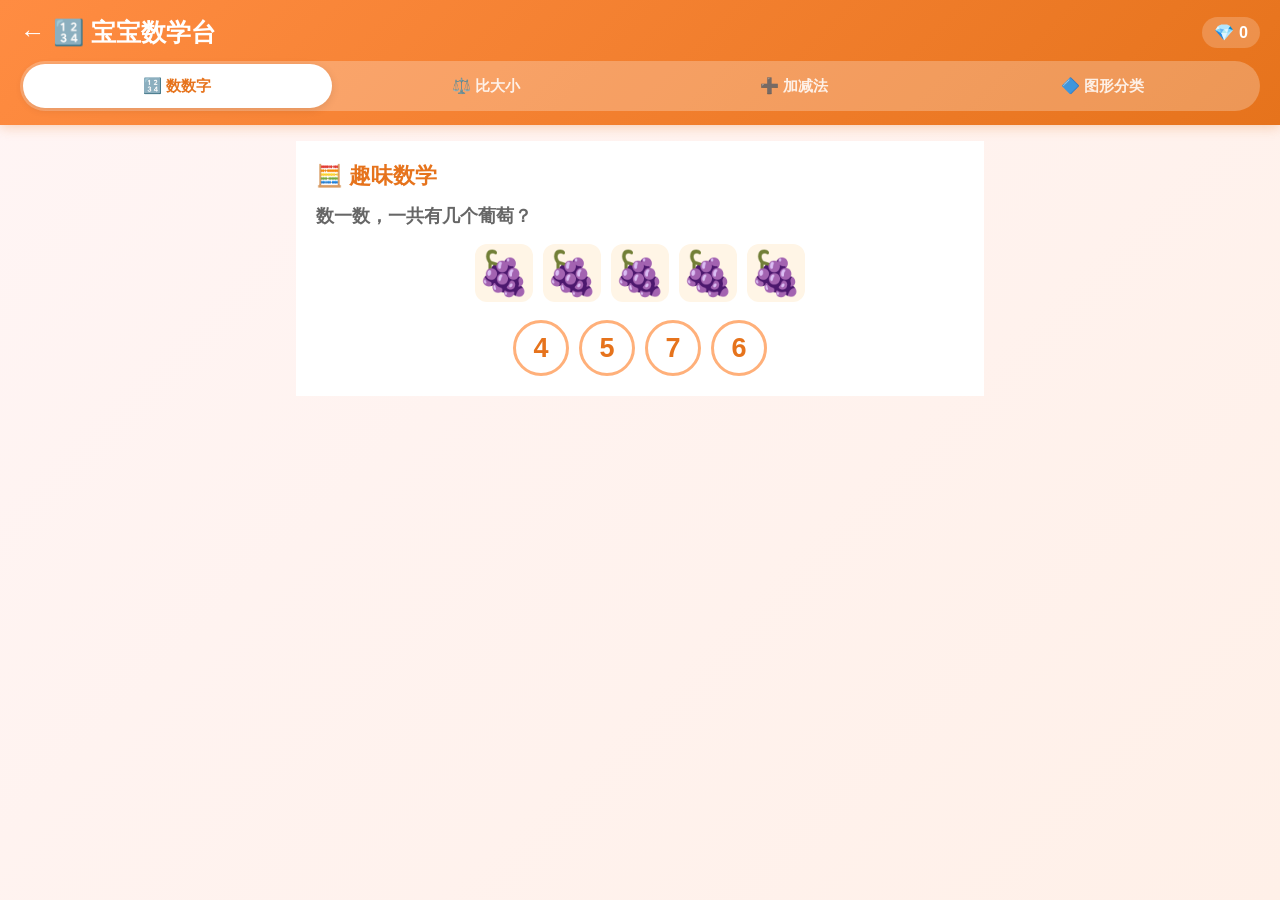
==== 宝宝数学台.html @ cc70d975 "feat: 宝宝学习台拆分为识字/英语/数学三科并新增独立家长端" ====
<!DOCTYPE html>
<html lang="zh-CN">
<head>
<meta charset="UTF-8">
<meta name="viewport" content="width=device-width, initial-scale=1.0, maximum-scale=1.0, minimum-scale=1.0, user-scalable=no, viewport-fit=cover">
<meta name="apple-mobile-web-app-capable" content="yes">
<meta name="apple-mobile-web-app-status-bar-style" content="default">
<title>宝宝数学台</title>
<script src="./js/utils.js"></script>
<script src="./js/math-data.js"></script>
<style>
/* ========== 基础重置与变量 ========== */
*, *::before, *::after { margin: 0; padding: 0; box-sizing: border-box; -webkit-tap-highlight-color: transparent; }
html { font-size: 18px; }
body {
  font-family: -apple-system, BlinkMacSystemFont, "Segoe UI", Roboto, "PingFang SC", "Hiragino Sans GB", "Microsoft YaHei", sans-serif;
  background: linear-gradient(135deg, #FFF5F5 0%, #FFF0E8 100%);
  color: #333;
  min-height: 100vh;
  padding-bottom: env(safe-area-inset-bottom);
  -webkit-font-smoothing: antialiased;
}
::root {
  --orange: #FF8C42;
  --orange-dark: #E6731C;
  --orange-light: #FFB07A;
  --green: #6BCB77;
  --green-light: #95DCA0;
  --teal: #4ECDC4;
  --blue: #4A90E2;
  --yellow: #FFD93D;
  --red: #FF6B6B;
  --purple: #B19CD9;
  --text: #4A4A4A;
  --text-light: #888;
  --shadow: 0 4px 16px rgba(0,0,0,0.08);
  --radius: 16px;
  --radius-sm: 10px;
  --radius-lg: 24px;
}

/* ========== 顶部栏 ========== */
.topbar {
  background: linear-gradient(135deg, #FF8C42 0%, #E6731C 100%);
  color: #fff;
  padding: 16px 20px 14px;
  position: sticky;
  top: 0;
  z-index: 100;
  box-shadow: 0 2px 12px rgba(230,115,28,0.3);
}
.topbar-row { display: flex; align-items: center; justify-content: space-between; gap: 12px; }
.topbar-title { font-size: 1.4rem; font-weight: 800; display: flex; align-items: center; gap: 8px; }
.topbar-title a { color: #fff; text-decoration: none; }
.topbar-actions { display: flex; gap: 10px; align-items: center; font-size: 0.9rem; }
.topbar-actions .points { background: rgba(255,255,255,0.2); padding: 6px 12px; border-radius: 50px; font-weight: 700; }
.mode-tabs { display: flex; background: rgba(255,255,255,0.25); border-radius: 50px; padding: 3px; margin-top: 12px; }
.mode-tab {
  flex: 1; text-align: center; padding: 8px 0; font-size: 0.85rem; font-weight: 700;
  color: rgba(255,255,255,0.85); border-radius: 50px; cursor: pointer; transition: all 0.3s;
  border: none; background: transparent; min-height: 44px;
  display: flex; align-items: center; justify-content: center; gap: 4px;
}
.mode-tab.active { background: #fff; color: #E6731C; box-shadow: 0 2px 8px rgba(0,0,0,0.1); }

/* ========== 主容器 ========== */
.container { max-width: 720px; margin: 0 auto; padding: 16px; }
.card { background: #fff; border-radius: var(--radius); padding: 20px; margin-bottom: 16px; box-shadow: var(--shadow); }
.card-title { font-size: 1.2rem; font-weight: 800; margin-bottom: 14px; display: flex; align-items: center; gap: 8px; color: #E6731C; }

/* ========== 游戏通用 ========== */
.game-stage { text-align: center; }
.game-hint { font-size: 1rem; color: #666; margin-bottom: 16px; font-weight: 600; }
.practice-feedback { margin-top: 14px; padding: 12px; border-radius: var(--radius-sm); font-size: 1rem; font-weight: 700; display: none; text-align: center; }
.practice-feedback.show { display: block; }
.practice-feedback.success { background: #D4EDDA; color: #155724; }
.practice-feedback.fail { background: #FFE0E0; color: #721C24; }
.practice-next {
  background: #FF8C42; color: #fff; border: none; padding: 14px 32px; border-radius: 50px;
  font-size: 1.1rem; font-weight: 700; cursor: pointer; margin-top: 14px; min-height: 50px; display: none;
}
.practice-next.show { display: inline-block; }
.game-done { text-align: center; padding: 20px; }
.game-done .title-done { font-size: 1.3rem; font-weight: 800; color: #6BCB77; margin-bottom: 6px; }
.game-done .sub-done { color: #888; }

/* ========== 数数字 ========== */
.count-display { font-size: 1.1rem; color: #666; margin-bottom: 14px; }
.count-items { display: flex; flex-wrap: wrap; gap: 10px; justify-content: center; margin-bottom: 18px; }
.count-item { font-size: 2.4rem; width: 58px; height: 58px; display: flex; align-items: center; justify-content: center; background: #FFF5E6; border-radius: 12px; }
.count-options { display: flex; gap: 10px; justify-content: center; flex-wrap: wrap; }
.count-btn {
  width: 56px; height: 56px; border-radius: 50%; border: 3px solid #FFB07A; background: #fff;
  font-size: 1.5rem; font-weight: 900; color: #E6731C; cursor: pointer; transition: all 0.15s;
}
.count-btn:active { transform: scale(0.92); background: #FFF5E6; }

/* ========== 比大小 ========== */
.compare-box { display: flex; align-items: center; justify-content: center; gap: 16px; margin-bottom: 18px; }
.compare-card {
  flex: 1; max-width: 140px; background: linear-gradient(135deg, #FFF5E6 0%, #FFE8D6 100%);
  border: 3px solid #FFB07A; border-radius: var(--radius); padding: 16px 10px; cursor: pointer;
  transition: all 0.15s;
}
.compare-card:active { transform: scale(0.95); }
.compare-card .cb-num { font-size: 3rem; font-weight: 900; color: #E6731C; line-height: 1; }
.compare-card .cb-items { font-size: 1.6rem; margin-top: 6px; }
.compare-vs { font-size: 1.5rem; font-weight: 800; color: #888; }

/* ========== 加减法 ========== */
.math-question { font-size: 2.6rem; font-weight: 900; color: #E6731C; margin-bottom: 18px; letter-spacing: 4px; }
.math-options { display: grid; grid-template-columns: repeat(2, 1fr); gap: 10px; max-width: 320px; margin: 0 auto; }
.math-opt {
  background: #FFF5E6; border: 3px solid #FFB07A; border-radius: var(--radius); padding: 14px;
  font-size: 1.6rem; font-weight: 800; color: #E6731C; cursor: pointer; transition: all 0.15s;
}
.math-opt:active { transform: scale(0.95); }
.math-opt.correct { border-color: #6BCB77; background: #D4EDDA; animation: bounce 0.4s; }
.math-opt.wrong { border-color: #FF6B6B; background: #FFE0E0; animation: shake 0.4s; }
.math-opt.disabled { pointer-events: none; opacity: 0.55; }

/* ========== 图形分类 ========== */
.shape-row { display: flex; gap: 10px; justify-content: center; margin-bottom: 14px; flex-wrap: wrap; }
.shape-item {
  width: 64px; height: 64px; font-size: 2.2rem; display: flex; align-items: center; justify-content: center;
  background: #fff; border: 2px solid #E0E0E0; border-radius: var(--radius-sm); cursor: pointer; transition: all 0.15s;
}
.shape-item:active { transform: scale(0.92); }
.shape-item.placed { opacity: 0.3; pointer-events: none; }
.shape-baskets { display: flex; gap: 10px; justify-content: center; flex-wrap: wrap; }
.shape-basket {
  flex: 1; min-width: 90px; min-height: 100px; border: 3px dashed #FFB07A; border-radius: var(--radius);
  display: flex; flex-direction: column; align-items: center; justify-content: flex-start; padding: 8px 4px;
  background: #FFFBF7;
}
.shape-basket .sb-name { font-size: 0.8rem; color: #888; margin-bottom: 6px; }
.shape-basket .sb-items { display: flex; flex-wrap: wrap; gap: 4px; justify-content: center; }

/* ========== 动画 ========== */
@keyframes bounce { 0%,100%{transform:scale(1)} 50%{transform:scale(1.08)} }
@keyframes shake { 0%,100%{transform:translateX(0)} 25%{transform:translateX(-6px)} 75%{transform:translateX(6px)} }

/* ========== 弹窗 ========== */
.modal-overlay { position: fixed; inset: 0; background: rgba(0,0,0,0.5); display: none; align-items: center; justify-content: center; z-index: 400; padding: 20px; }
.modal-overlay.show { display: flex; }
.modal-box { background: #fff; border-radius: var(--radius-lg); padding: 24px 20px; max-width: 400px; width: 100%; text-align: center; animation: modalIn 0.3s; }
.modal-box h3 { font-size: 1.3rem; margin-bottom: 8px; }
.modal-box p { color: #888; margin-bottom: 16px; font-size: 0.95rem; }
.modal-buttons { display: flex; gap: 10px; }
.modal-buttons button { flex: 1; padding: 12px; border: none; border-radius: 8px; font-size: 1rem; font-weight: 700; cursor: pointer; min-height: 50px; }
.btn-modal-cancel { background: #E0E0E0; color: #555; }
.btn-modal-confirm { background: #FF6B6B; color: #fff; }
.btn-modal-ok { background: #6BCB77; color: #fff; width: 100%; }

@media (max-width: 480px) {
  html { font-size: 16px; }
  .container { padding: 12px; }
  .compare-card .cb-num { font-size: 2.4rem; }
  .math-question { font-size: 2.2rem; }
}
</style>
</head>
<body>

<div class="topbar">
  <div class="topbar-row">
    <div class="topbar-title">
      <a href="./index.html">←</a>
      <span>🔢 宝宝数学台</span>
    </div>
    <div class="topbar-actions">
      <span class="points">💎 <span data-points>0</span></span>
    </div>
  </div>
  <div class="mode-tabs">
    <button class="mode-tab active" id="tab-count" onclick="switchGame('count')">🔢 数数字</button>
    <button class="mode-tab" id="tab-compare" onclick="switchGame('compare')">⚖️ 比大小</button>
    <button class="mode-tab" id="tab-addsub" onclick="switchGame('addsub')">➕ 加减法</button>
    <button class="mode-tab" id="tab-shape" onclick="switchGame('shape')">🔷 图形分类</button>
  </div>
</div>

<div class="container">
  <div class="card">
    <div class="card-title">🧮 趣味数学</div>
    <div id="gameArea"></div>
  </div>
</div>

<div class="modal-overlay" id="modalOverlay">
  <div class="modal-box" id="modalBox"></div>
</div>

<script>
let currentGame = 'count';
let mathState = { answer: null, answered: false };
let shapeState = { placed: 0, total: 0 };

function init() {
  switchGame('count');
  initCommonUI();
}

function switchGame(key) {
  currentGame = key;
  document.querySelectorAll('.mode-tab').forEach(t => t.classList.remove('active'));
  document.getElementById('tab-' + key).classList.add('active');
  renderGame();
}

function renderGame() {
  if (currentGame === 'count') renderCount();
  else if (currentGame === 'compare') renderCompare();
  else if (currentGame === 'addsub') renderAddSub();
  else if (currentGame === 'shape') renderShape();
}

function updateMathStats(gameKey, isCorrect) {
  updateStreak();
  const data = getSubjectData('math');
  if (!data.stats) data.stats = { count: 0, compare: 0, addsub: 0, shape: 0, correct: 0, total: 0 };
  data.stats[gameKey] = (data.stats[gameKey] || 0) + 1;
  data.stats.total += 1;
  if (isCorrect) data.stats.correct += 1;
  saveSubjectData('math', data);
}

// ========== 数数字 ==========
function renderCount() {
  const { count, item } = makeCount(9);
  mathState = { answer: count, answered: false };

  const itemsHtml = Array(count).fill(`<div class="count-item">${item.emoji}</div>`).join('');
  const options = shuffle([count, Math.max(1, count - 1), count + 1, count + 2]);

  document.getElementById('gameArea').innerHTML = `
    <div class="game-hint">数一数，一共有几个${item.name}？</div>
    <div class="count-items">${itemsHtml}</div>
    <div class="count-options">
      ${options.map(n => `<button class="count-btn" onclick="pickCount(${n}, this)">${n}</button>`).join('')}
    </div>
    <div class="practice-feedback" id="practiceFeedback"></div>
    <div style="text-align:center;"><button class="practice-next" id="practiceNext" onclick="renderCount()">下一题</button></div>
  `;
}

function pickCount(n, btn) {
  if (mathState.answered) return;
  mathState.answered = true;

  const isCorrect = n === mathState.answer;
  const feedback = document.getElementById('practiceFeedback');
  const nextBtn = document.getElementById('practiceNext');
  document.querySelectorAll('.count-btn').forEach(b => b.style.pointerEvents = 'none');

  if (isCorrect) {
    btn.style.background = '#D4EDDA';
    btn.style.borderColor = '#6BCB77';
    feedback.className = 'practice-feedback success show';
    feedback.textContent = '数对啦！+2 分';
    addPoints(2, '数学数数字');
  } else {
    btn.style.background = '#FFE0E0';
    btn.style.borderColor = '#FF6B6B';
    feedback.className = 'practice-feedback fail show';
    feedback.textContent = `一共有 ${mathState.answer} 个哦`;
  }
  updateMathStats('count', isCorrect);
  nextBtn.classList.add('show');
}

// ========== 比大小 ==========
function renderCompare() {
  const { a, b } = makeCompare(9);
  mathState = { answer: a > b ? 'a' : 'b', answered: false };
  const item = MATH_ITEMS[Math.floor(Math.random() * MATH_ITEMS.length)];

  document.getElementById('gameArea').innerHTML = `
    <div class="game-hint">哪边的${item.name}更多？点一点</div>
    <div class="compare-box">
      <div class="compare-card" onclick="pickCompare('a', this)">
        <div class="cb-num">${a}</div>
        <div class="cb-items">${Array(a).fill(item.emoji).join('')}</div>
      </div>
      <div class="compare-vs">VS</div>
      <div class="compare-card" onclick="pickCompare('b', this)">
        <div class="cb-num">${b}</div>
        <div class="cb-items">${Array(b).fill(item.emoji).join('')}</div>
      </div>
    </div>
    <div class="practice-feedback" id="practiceFeedback"></div>
    <div style="text-align:center;"><button class="practice-next" id="practiceNext" onclick="renderCompare()">下一题</button></div>
  `;
}

function pickCompare(side, card) {
  if (mathState.answered) return;
  mathState.answered = true;

  const isCorrect = side === mathState.answer;
  const feedback = document.getElementById('practiceFeedback');
  const nextBtn = document.getElementById('practiceNext');
  document.querySelectorAll('.compare-card').forEach(c => c.style.pointerEvents = 'none');

  if (isCorrect) {
    card.style.borderColor = '#6BCB77';
    card.style.background = '#D4EDDA';
    feedback.className = 'practice-feedback success show';
    feedback.textContent = '你真会比较！+2 分';
    addPoints(2, '数学比大小');
  } else {
    card.style.borderColor = '#FF6B6B';
    card.style.background = '#FFE0E0';
    feedback.className = 'practice-feedback fail show';
    feedback.textContent = '这边不是最多的哦~';
  }
  updateMathStats('compare', isCorrect);
  nextBtn.classList.add('show');
}

// ========== 加减法 ==========
function renderAddSub() {
  const q = makeAddSub(10);
  mathState = { answer: q.a, answered: false };

  const options = shuffle([q.a, q.a + 1, Math.max(0, q.a - 1), q.a + 2]);

  document.getElementById('gameArea').innerHTML = `
    <div class="game-hint">算一算，等于多少呢？</div>
    <div class="math-question">${q.q} = ?</div>
    <div class="math-options">
      ${options.map(n => `<button class="math-opt" onclick="pickAddSub(${n}, this)">${n}</button>`).join('')}
    </div>
    <div class="practice-feedback" id="practiceFeedback"></div>
    <div style="text-align:center;"><button class="practice-next" id="practiceNext" onclick="renderAddSub()">下一题</button></div>
  `;
}

function pickAddSub(n, btn) {
  if (mathState.answered) return;
  mathState.answered = true;

  const isCorrect = n === mathState.answer;
  const feedback = document.getElementById('practiceFeedback');
  const nextBtn = document.getElementById('practiceNext');
  document.querySelectorAll('.math-opt').forEach(b => b.classList.add('disabled'));

  if (isCorrect) {
    btn.classList.add('correct');
    feedback.className = 'practice-feedback success show';
    feedback.textContent = '算对啦！+3 分';
    addPoints(3, '数学加减法');
  } else {
    btn.classList.add('wrong');
    feedback.className = 'practice-feedback fail show';
    feedback.textContent = `正确答案是 ${mathState.answer}`;
  }
  updateMathStats('addsub', isCorrect);
  nextBtn.classList.add('show');
}

// ========== 图形分类 ==========
function renderShape() {
  const target = MATH_SHAPES[Math.floor(Math.random() * MATH_SHAPES.length)];
  const pool = [];
  MATH_SHAPES.forEach((s, i) => {
    const count = s.name === target.name ? 5 : Math.floor(Math.random() * 2) + 1;
    for (let j = 0; j < count; j++) pool.push(s);
  });
  shuffle(pool);

  shapeState = { target: target.name, placed: 0, total: pool.filter(s => s.name === target.name).length };

  document.getElementById('gameArea').innerHTML = `
    <div class="game-hint">把 ${target.emoji} ${target.name} 放到篮子里</div>
    <div class="shape-row" id="shapePool">
      ${pool.map((s, i) => `<div class="shape-item" data-name="${s.name}" data-i="${i}" onclick="placeShape(this)">${s.emoji}</div>`).join('')}
    </div>
    <div class="shape-baskets">
      ${MATH_SHAPES.map(s => `
        <div class="shape-basket" data-basket="${s.name}">
          <div class="sb-name">${s.name}</div>
          <div class="sb-items"></div>
        </div>
      `).join('')}
    </div>
    <div class="practice-feedback" id="practiceFeedback"></div>
    <div style="text-align:center;"><button class="practice-next" id="practiceNext" onclick="renderShape()">下一题</button></div>
  `;
}

function placeShape(el) {
  const name = el.dataset.name;
  const basket = document.querySelector(`.shape-basket[data-basket="${name}"] .sb-items`);
  if (!basket) return;

  el.classList.add('placed');
  const clone = document.createElement('div');
  clone.textContent = el.textContent;
  clone.style.fontSize = '1.6rem';
  basket.appendChild(clone);

  if (name === shapeState.target) {
    shapeState.placed += 1;
    if (shapeState.placed >= shapeState.total) {
      const fb = document.getElementById('practiceFeedback');
      fb.className = 'practice-feedback success show';
      fb.textContent = '分类完成！+3 分 🎉';
      addPoints(3, '数学图形分类');
      updateMathStats('shape', true);
      document.getElementById('practiceNext').classList.add('show');
    }
  }
}

// ========== 弹窗 ==========
function showMathModal(type, message, callback) {
  const overlay = document.getElementById('modalOverlay');
  const box = document.getElementById('modalBox');
  if (type === 'confirm') {
    box.innerHTML = `<h3>确认</h3><p>${message}</p>
      <div class="modal-buttons">
        <button class="btn-modal-cancel" onclick="closeMathModal()">取消</button>
        <button class="btn-modal-confirm" onclick="modalMathConfirm()">确定</button>
      </div>`;
  } else {
    box.innerHTML = `<h3>提示</h3><p>${message}</p>
      <div class="modal-buttons"><button class="btn-modal-ok" onclick="modalMathOk()">好的</button></div>`;
  }
  overlay.classList.add('show');
  window._mathModalCallback = callback;
}
function modalMathConfirm() { closeMathModal(); if (window._mathModalCallback) window._mathModalCallback(); }
function modalMathOk() { closeMathModal(); if (window._mathModalCallback) window._mathModalCallback(); }
function closeMathModal() { document.getElementById('modalOverlay').classList.remove('show'); }

init();
</script>

</body>
</html>
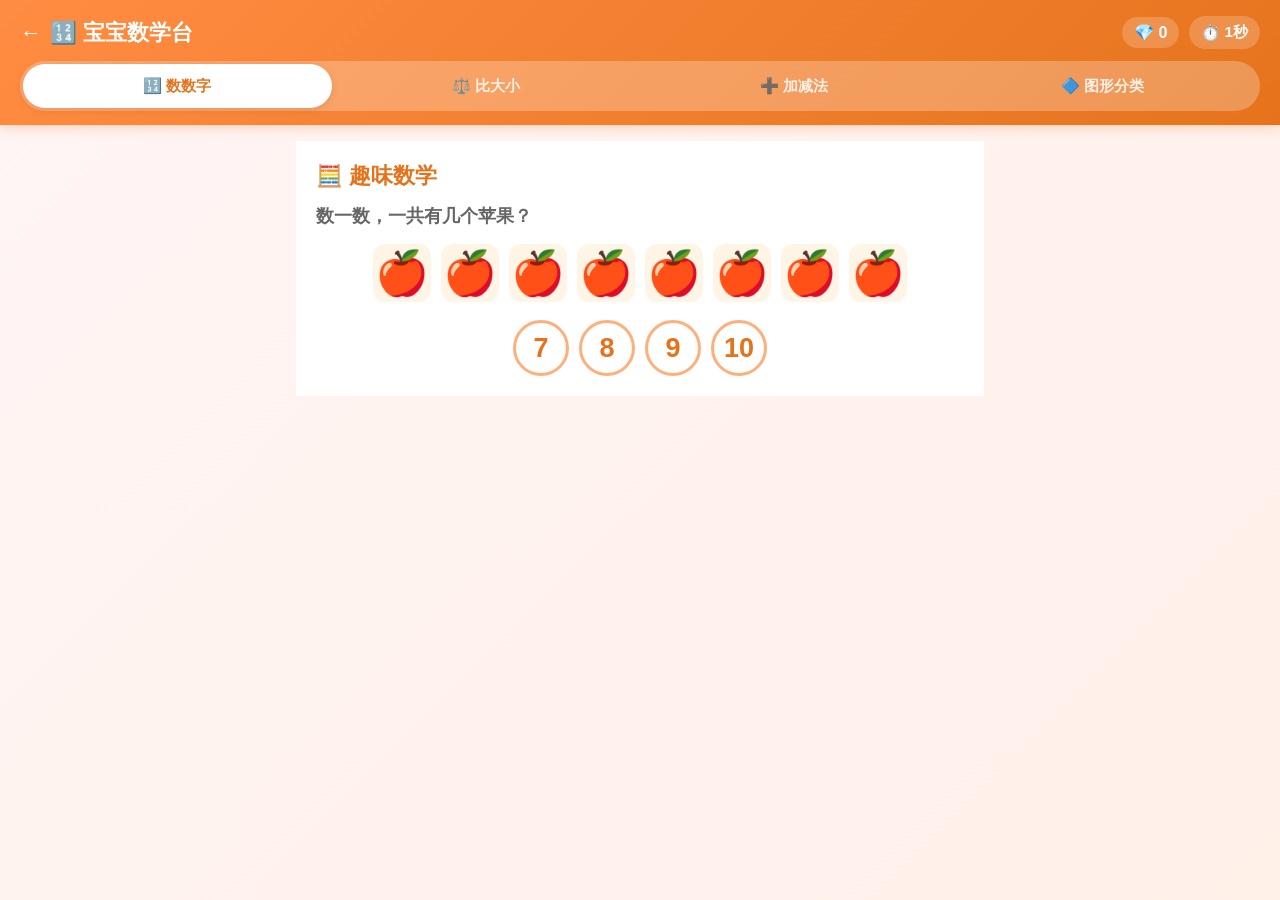
==== commit d97171d1: "feat(宝宝英语台): 找朋友游戏改为左右连线配对模式 - 语音统一使用系统默认语音，并调整音调为 1.05 - 调整各页面顶部标题字号为 1.2rem - 重构找朋友游戏为左右两列连线配对，支持连" ====
--- a/宝宝数学台.html
+++ b/宝宝数学台.html
@@ -50,7 +50,7 @@
   box-shadow: 0 2px 12px rgba(230,115,28,0.3);
 }
 .topbar-row { display: flex; align-items: center; justify-content: space-between; gap: 12px; }
-.topbar-title { font-size: 1.4rem; font-weight: 800; display: flex; align-items: center; gap: 8px; }
+.topbar-title { font-size: 1.2rem; font-weight: 800; display: flex; align-items: center; gap: 8px; }
 .topbar-title a { color: #fff; text-decoration: none; }
 .topbar-actions { display: flex; gap: 10px; align-items: center; font-size: 0.9rem; }
 .topbar-actions .points { background: rgba(255,255,255,0.2); padding: 6px 12px; border-radius: 50px; font-weight: 700; }
